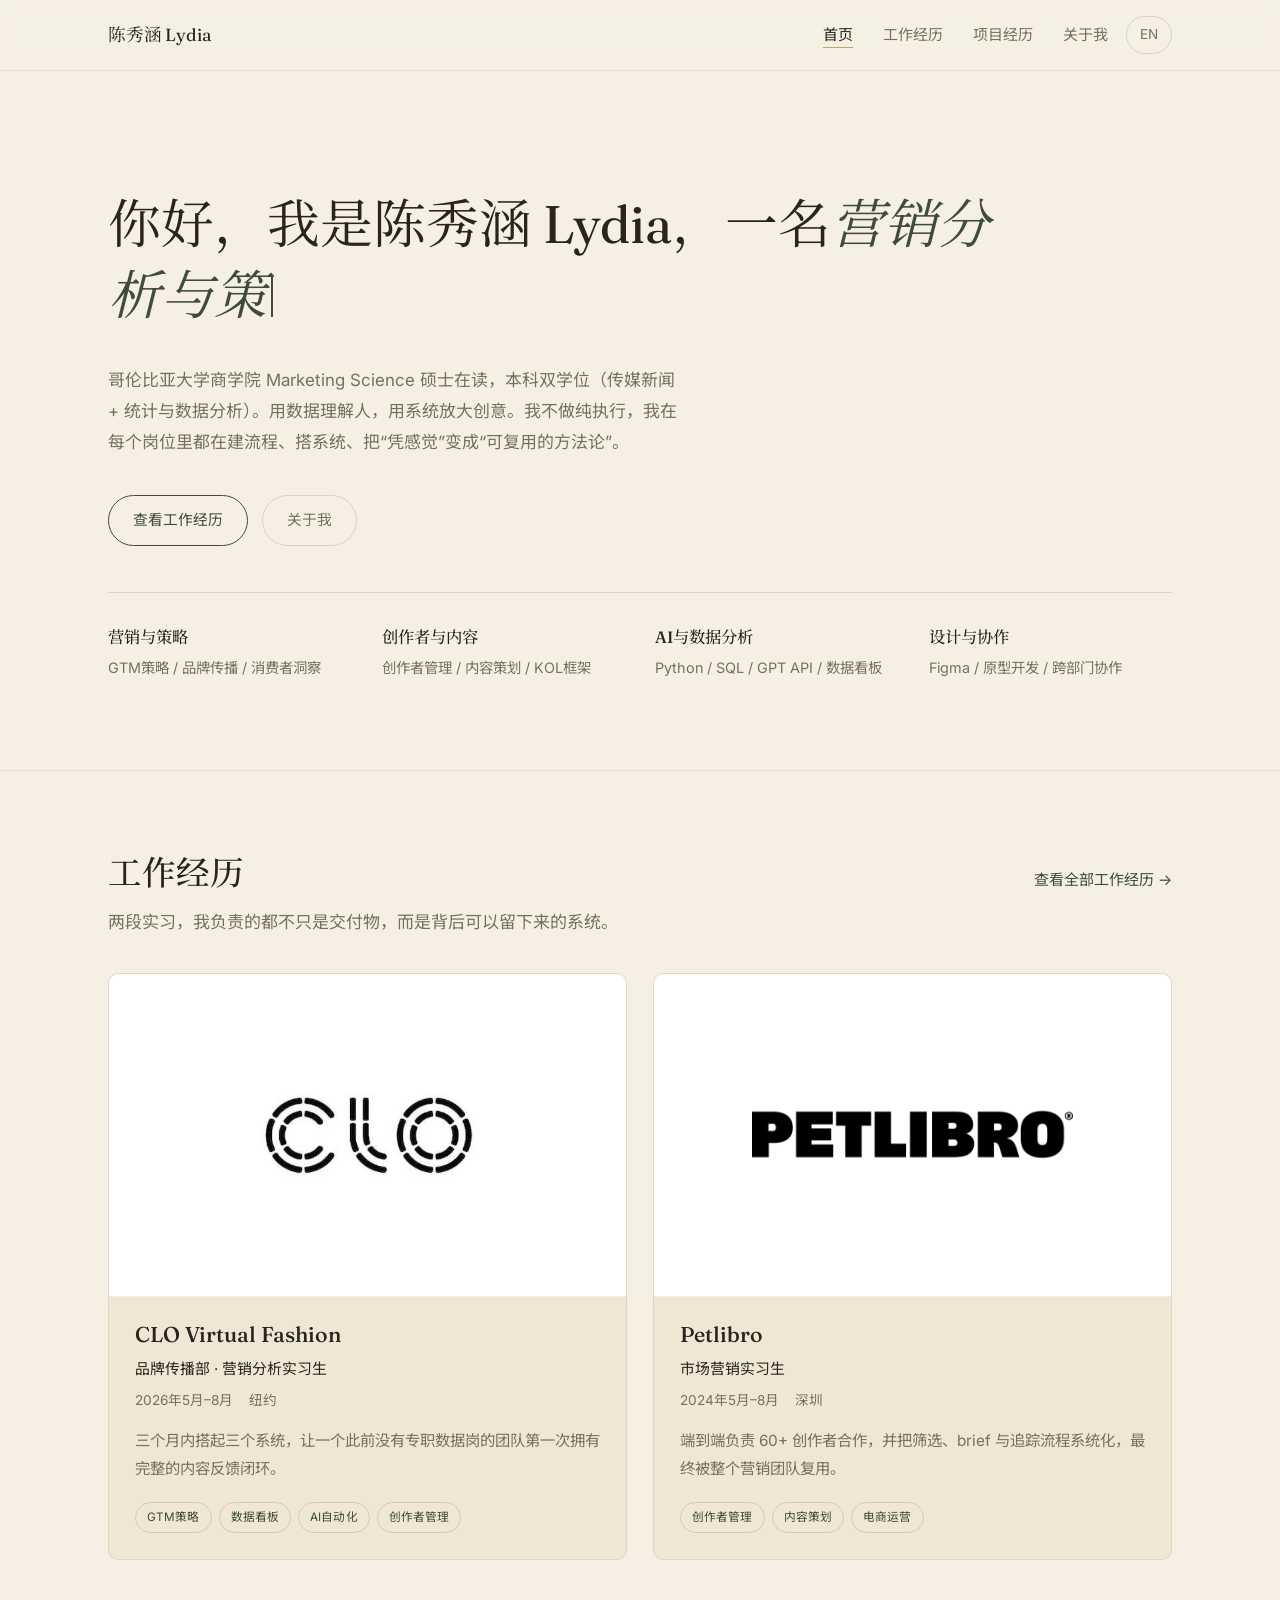
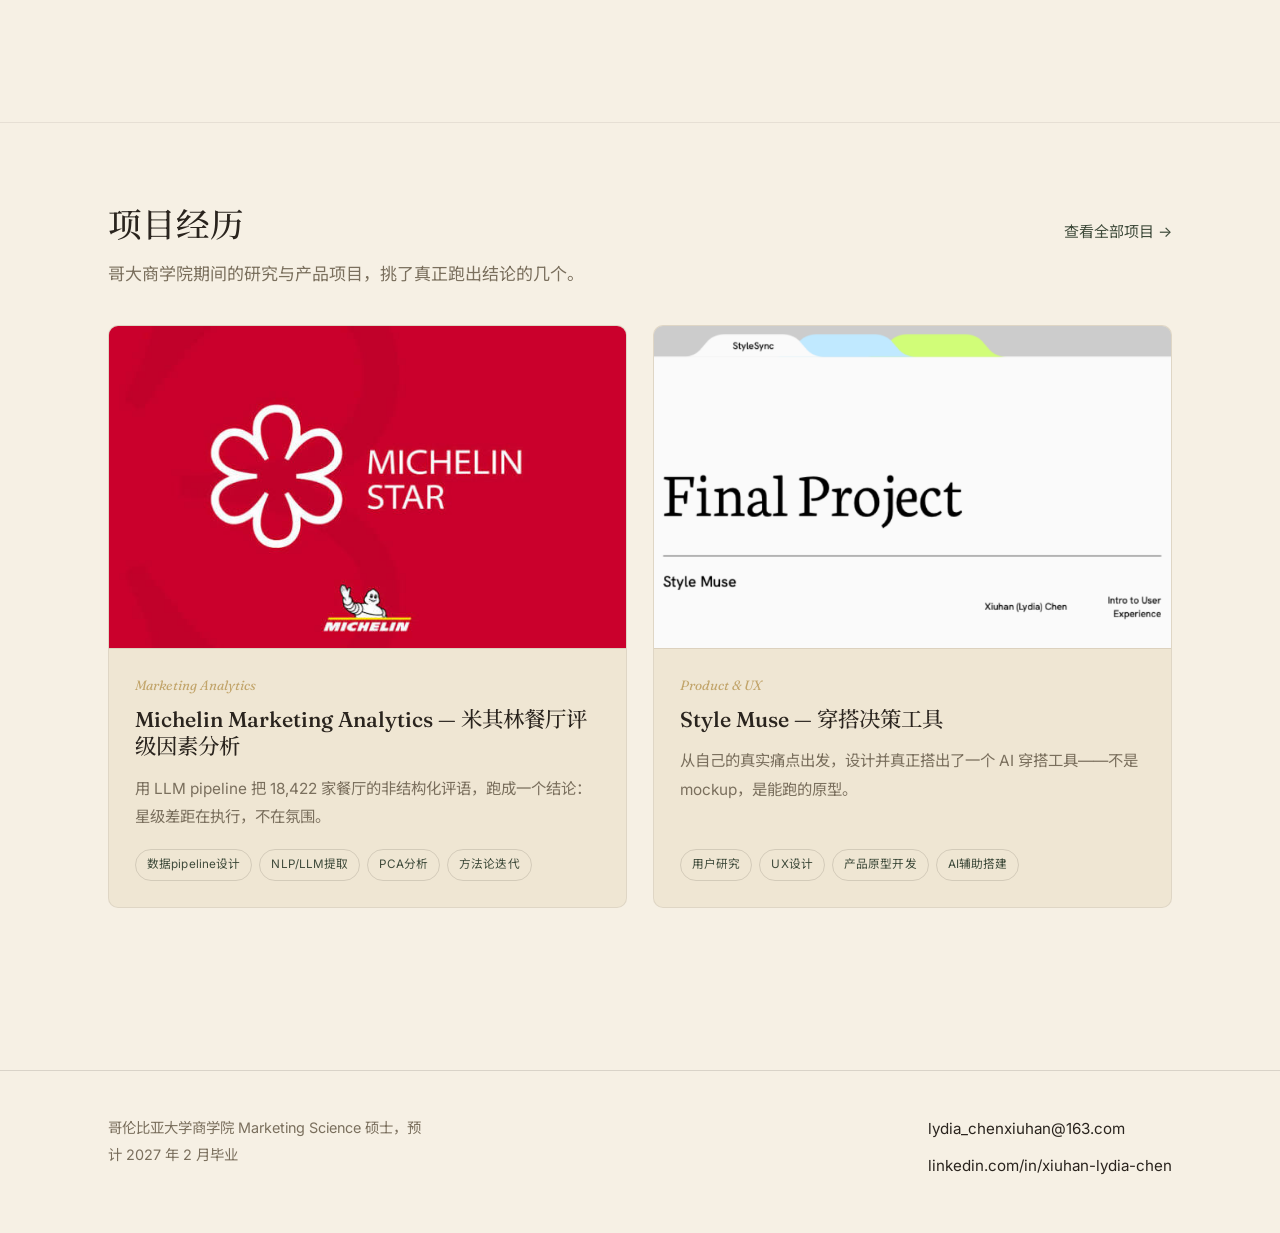
==== index.html @ 13e3e626 "Build the Chinese portfolio site A separate ten-page site sharing the English site design system — s" ====
<!DOCTYPE html>
<html lang="zh-Hans">
<head>
<meta charset="UTF-8">
<meta name="viewport" content="width=device-width, initial-scale=1.0">
<title>陈秀涵 Lydia Chen — 营销分析与增长</title>
<meta name="description" content="陈秀涵（Lydia Chen）个人作品集：营销分析、创作者合作、增长与 GTM。哥伦比亚大学商学院 Marketing Science 硕士在读。">
<link rel="icon" href="data:image/svg+xml,<svg xmlns=%22http://www.w3.org/2000/svg%22 viewBox=%220 0 100 100%22><text y=%22.9em%22 font-size=%2290%22>%F0%9F%93%8A</text></svg>">
<link rel="preconnect" href="https://fonts.googleapis.com">
<link rel="preconnect" href="https://fonts.gstatic.com" crossorigin>
<link href="https://fonts.googleapis.com/css2?family=Fraunces:ital,opsz,wght@0,9..144,300;0,9..144,400;0,9..144,500;1,9..144,400&family=Inter:wght@400;500&family=Noto+Serif+SC:wght@400;500;600&family=Noto+Sans+SC:wght@400;500&display=swap" rel="stylesheet">
<link rel="stylesheet" href="style.css">
</head>
<body>

<header class="nav">
  <div class="wrap nav-inner">
    <a class="nav-logo" href="index.html">陈秀涵 Lydia</a>
    <div class="nav-right">
      <nav>
        <ul class="nav-menu">
        <li><a href="index.html" class="is-active">首页</a></li>
        <li><a href="work.html">工作经历</a></li>
        <li><a href="projects.html">项目经历</a></li>
        <li><a href="about.html">关于我</a></li>
        </ul>
      </nav>
      <a class="nav-lang" href="https://lydiachen419-cmd.github.io/lydia-chen-portfolio/">EN</a>
    </div>
  </div>
</header>

<main>

  <section class="hero">
    <div class="wrap">
      <h1 class="hero-line">你好，我是陈秀涵 Lydia，一名<span class="type" id="typeTarget" aria-hidden="true" data-phrases='["营销分析与策略思考者","创作者合作与伙伴关系构建者","增长与GTM推动者","数据驱动的故事讲述者"]'>营销分析与策略思考者</span><span class="caret" aria-hidden="true"></span><span class="sr-only">营销分析与策略思考者、创作者合作与伙伴关系构建者、增长与GTM推动者、数据驱动的故事讲述者</span></h1>

      <p class="hero-sub">哥伦比亚大学商学院 Marketing Science 硕士在读，本科双学位（传媒新闻 + 统计与数据分析）。用数据理解人，用系统放大创意。我不做纯执行，我在每个岗位里都在建流程、搭系统、把“凭感觉”变成“可复用的方法论”。</p>

      <div class="hero-cta">
        <a class="btn" href="work.html">查看工作经历</a>
        <a class="btn btn-plain" href="about.html">关于我</a>
      </div>

      <div class="capabilities">
        <div class="capability">
          <h3>营销与策略</h3>
          <p>GTM策略 / 品牌传播 / 消费者洞察</p>
        </div>
        <div class="capability">
          <h3>创作者与内容</h3>
          <p>创作者管理 / 内容策划 / KOL框架</p>
        </div>
        <div class="capability">
          <h3>AI与数据分析</h3>
          <p>Python / SQL / GPT API / 数据看板</p>
        </div>
        <div class="capability">
          <h3>设计与协作</h3>
          <p>Figma / 原型开发 / 跨部门协作</p>
        </div>
      </div>
    </div>
  </section>

  <section class="section">
    <div class="wrap">
      <div class="section-head">
        <div>
          <h2>工作经历</h2>
          <p class="section-lead">两段实习，我负责的都不只是交付物，而是背后可以留下来的系统。</p>
        </div>
        <a class="more-link" href="work.html">查看全部工作经历 →</a>
      </div>

      <div class="card-grid">
        <a class="card" href="work-clo.html">
          <div class="card-thumb thumb-logo"><img src="assets/clo/cover.png" alt="CLO Virtual Fashion 标志" loading="lazy"></div>
          <div class="card-body">
            <h3 class="card-title">CLO Virtual Fashion</h3>
          <p class="card-role">品牌传播部 · 营销分析实习生</p>
          <p class="card-meta"><span>2026年5月–8月</span><span>纽约</span></p>
            <p class="card-teaser">三个月内搭起三个系统，让一个此前没有专职数据岗的团队第一次拥有完整的内容反馈闭环。</p>
            <ul class="tags">
            <li>GTM策略</li>
            <li>数据看板</li>
            <li>AI自动化</li>
            <li>创作者管理</li>
            </ul>
          </div>
        </a>
        <a class="card" href="work-petlibro.html">
          <div class="card-thumb thumb-logo"><img src="assets/petlibro/cover.png" alt="Petlibro 标志" loading="lazy"></div>
          <div class="card-body">
            <h3 class="card-title">Petlibro</h3>
          <p class="card-role">市场营销实习生</p>
          <p class="card-meta"><span>2024年5月–8月</span><span>深圳</span></p>
            <p class="card-teaser">端到端负责 60+ 创作者合作，并把筛选、brief 与追踪流程系统化，最终被整个营销团队复用。</p>
            <ul class="tags">
            <li>创作者管理</li>
            <li>内容策划</li>
            <li>电商运营</li>
            </ul>
          </div>
        </a>
      </div>
    </div>
  </section>

  <section class="section">
    <div class="wrap">
      <div class="section-head">
        <div>
          <h2>项目经历</h2>
          <p class="section-lead">哥大商学院期间的研究与产品项目，挑了真正跑出结论的几个。</p>
        </div>
        <a class="more-link" href="projects.html">查看全部项目 →</a>
      </div>

      <div class="card-grid">
        <a class="card" href="projects-michelin.html">
          <div class="card-thumb"><img src="assets/michelin/cover.png" alt="米其林星级" loading="lazy"></div>
          <div class="card-body">
          <p class="card-category">Marketing Analytics</p>
            <h3 class="card-title">Michelin Marketing Analytics — 米其林餐厅评级因素分析</h3>
            <p class="card-teaser">用 LLM pipeline 把 18,422 家餐厅的非结构化评语，跑成一个结论：星级差距在执行，不在氛围。</p>
            <ul class="tags">
            <li>数据pipeline设计</li>
            <li>NLP/LLM提取</li>
            <li>PCA分析</li>
            <li>方法论迭代</li>
            </ul>
          </div>
        </a>
        <a class="card" href="projects-stylemuse.html">
          <div class="card-thumb"><img src="assets/stylemuse/cover.png" alt="Style Muse 项目封面" loading="lazy"></div>
          <div class="card-body">
          <p class="card-category">Product &amp; UX</p>
            <h3 class="card-title">Style Muse — 穿搭决策工具</h3>
            <p class="card-teaser">从自己的真实痛点出发，设计并真正搭出了一个 AI 穿搭工具——不是 mockup，是能跑的原型。</p>
            <ul class="tags">
            <li>用户研究</li>
            <li>UX设计</li>
            <li>产品原型开发</li>
            <li>AI辅助搭建</li>
            </ul>
          </div>
        </a>
      </div>
    </div>
  </section>

</main>

<footer class="footer">
  <div class="wrap footer-inner">
    <p class="footer-note">哥伦比亚大学商学院 Marketing Science 硕士，预计 2027 年 2 月毕业</p>
    <div class="footer-links">
      <a href="mailto:lydia_chenxiuhan@163.com">lydia_chenxiuhan@163.com</a>
      <a href="https://linkedin.com/in/xiuhan-lydia-chen" target="_blank" rel="noopener">linkedin.com/in/xiuhan-lydia-chen</a>
    </div>
  </div>
</footer>

<script src="script.js"></script>
</body>
</html>
---- style.css ----
/* ===========================================================
   Tokens
=========================================================== */
:root {
  --bg: #F6F0E4;
  --bg-card: #EFE6D3;
  --bg-sunk: #EBE1CC;
  --ink: #2A241E;
  --muted: #7A6F5D;
  --accent: #3F4B3B;
  --accent-2: #C2A56B;
  --line: rgba(42, 36, 30, 0.14);
  --line-soft: rgba(42, 36, 30, 0.08);

  --serif: 'Fraunces', 'Noto Serif SC', 'Songti SC', Georgia, serif;
  --sans: 'Inter', 'Noto Sans SC', -apple-system, BlinkMacSystemFont, 'PingFang SC', sans-serif;

  --page: 1120px;
  --measure: 34em;
  --gutter: 28px;
}

@media (prefers-color-scheme: dark) {
  :root {
    --bg: #1E1A15;
    --bg-card: #272118;
    --bg-sunk: #221C15;
    --ink: #F2E9D8;
    --muted: #A5967C;
    --accent: #9BB092;
    --accent-2: #D6BE8C;
    --line: rgba(242, 233, 216, 0.16);
    --line-soft: rgba(242, 233, 216, 0.09);
  }
}

* { box-sizing: border-box; }

html {
  scroll-behavior: smooth;
  -webkit-text-size-adjust: 100%;
}

body {
  margin: 0;
  background: var(--bg);
  color: var(--ink);
  font-family: var(--sans);
  font-size: 17px;
  line-height: 1.85;
  -webkit-font-smoothing: antialiased;
}

h1, h2, h3, h4 {
  font-family: var(--serif);
  font-weight: 500;
  line-height: 1.28;
  letter-spacing: 0;
  margin: 0;
}

p { margin: 0; }

a { color: inherit; text-decoration: none; }

img { max-width: 100%; display: block; }

:focus-visible {
  outline: 2px solid var(--accent);
  outline-offset: 3px;
  border-radius: 2px;
}

.wrap {
  width: 100%;
  max-width: var(--page);
  margin: 0 auto;
  padding: 0 var(--gutter);
}

.sr-only {
  position: absolute;
  width: 1px; height: 1px;
  padding: 0; margin: -1px;
  overflow: hidden;
  clip: rect(0 0 0 0);
  white-space: nowrap;
  border: 0;
}

@media (prefers-reduced-motion: reduce) {
  html { scroll-behavior: auto; }
  *, *::before, *::after {
    animation-duration: 0.001ms !important;
    animation-iteration-count: 1 !important;
    transition-duration: 0.001ms !important;
  }
}

/* ===========================================================
   Nav
=========================================================== */
.nav {
  position: sticky;
  top: 0;
  z-index: 40;
  background: color-mix(in srgb, var(--bg) 90%, transparent);
  backdrop-filter: blur(10px);
  border-bottom: 1px solid var(--line-soft);
}

.nav-inner {
  display: flex;
  align-items: center;
  justify-content: space-between;
  gap: 20px;
  height: 70px;
}

.nav-logo {
  font-family: var(--serif);
  font-size: 1.1rem;
  letter-spacing: -0.01em;
}

.nav-menu {
  display: flex;
  gap: 30px;
  list-style: none;
  margin: 0;
  padding: 0;
  font-size: 0.94rem;
}

.nav-menu a {
  color: var(--muted);
  padding: 4px 0;
  position: relative;
  transition: color 0.2s ease;
}

.nav-menu a:hover { color: var(--ink); }

.nav-menu a::after {
  content: '';
  position: absolute;
  left: 0;
  bottom: 0;
  width: 0;
  height: 1px;
  background: var(--accent);
  transition: width 0.24s ease;
}

.nav-menu a:hover::after { width: 100%; }

.nav-menu a.is-active {
  color: var(--ink);
}

.nav-menu a.is-active::after {
  width: 100%;
  background: var(--accent-2);
}

@media (max-width: 560px) {
  .nav-inner { height: 62px; }
  .nav-menu { gap: 18px; font-size: 0.88rem; }
  .nav-logo { font-size: 1rem; }
}

/* ===========================================================
   Home hero
=========================================================== */
.hero {
  padding: clamp(72px, 13vh, 140px) 0 clamp(64px, 10vh, 120px);
  border-bottom: 1px solid var(--line-soft);
}

.hero-line {
  font-size: clamp(1.85rem, 4.6vw, 3.3rem);
  max-width: 17em;
  font-weight: 400;
  line-height: 1.35;
}

@keyframes rise {
  from { opacity: 0; transform: translateY(12px); }
  to { opacity: 1; transform: none; }
}

.hero-line,
.hero-roles,
.hero-sub,
.hero-cta {
  opacity: 0;
  animation: rise 0.62s ease forwards;
}

.hero-line { animation-delay: 0.04s; }
.hero-roles { animation-delay: 0.16s; }
.hero-sub { animation-delay: 0.26s; }
.hero-cta { animation-delay: 0.34s; }

@media (prefers-reduced-motion: reduce) {
  .hero-line,
  .hero-roles,
  .hero-sub,
  .hero-cta {
    opacity: 1;
    animation: none;
    transform: none;
  }
}

.hero-roles {
  list-style: none;
  margin: 30px 0 0;
  padding: 22px 0 0;
  border-top: 1px solid var(--line);
  max-width: 19em;
  display: flex;
  flex-direction: column;
  gap: 7px;
  font-family: var(--serif);
  font-style: italic;
  font-size: clamp(1.02rem, 1.7vw, 1.22rem);
  color: var(--accent);
  line-height: 1.35;
}

@media (min-width: 820px) {
  .hero-roles {
    max-width: none;
    flex-direction: row;
    flex-wrap: wrap;
    gap: 10px 0;
  }

  .hero-roles li:not(:last-child)::after {
    content: '/';
    color: var(--accent-2);
    margin: 0 14px;
  }
}

.hero-sub {
  margin-top: 34px;
  max-width: 34em;
  color: var(--muted);
  font-size: 1.06rem;
}

.hero-cta {
  margin-top: 36px;
  display: flex;
  gap: 14px;
  flex-wrap: wrap;
}

.btn {
  display: inline-block;
  padding: 11px 24px;
  border-radius: 999px;
  font-size: 0.92rem;
  border: 1px solid var(--accent);
  color: var(--accent);
  transition: background 0.22s ease, color 0.22s ease;
}

.btn:hover { background: var(--accent); color: var(--bg); }

.btn-plain {
  border-color: var(--line);
  color: var(--muted);
}

.btn-plain:hover {
  background: transparent;
  border-color: var(--ink);
  color: var(--ink);
}

/* ===========================================================
   Section framing
=========================================================== */
.section { padding: clamp(56px, 9vh, 96px) 0; }

.section + .section { border-top: 1px solid var(--line-soft); }

.section-head {
  display: flex;
  align-items: baseline;
  justify-content: space-between;
  gap: 20px;
  flex-wrap: wrap;
  margin-bottom: 34px;
}

.section-head h2 {
  font-size: clamp(1.6rem, 3vw, 2.1rem);
}

.section-lead {
  margin-top: 12px;
  color: var(--muted);
  max-width: 36em;
}

.more-link {
  color: var(--accent);
  font-size: 0.94rem;
  border-bottom: 1px solid transparent;
  transition: border-color 0.2s ease;
  white-space: nowrap;
}

.more-link:hover { border-bottom-color: var(--accent); }

/* ===========================================================
   Page header (index pages)
=========================================================== */
.page-head {
  padding: clamp(56px, 9vh, 96px) 0 clamp(32px, 5vh, 52px);
}

.page-head h1 {
  font-size: clamp(2.2rem, 5vw, 3.2rem);
  font-weight: 400;
}

.page-head p {
  margin-top: 18px;
  color: var(--muted);
  max-width: 36em;
}

/* ===========================================================
   Cards
=========================================================== */
.card-grid {
  display: grid;
  grid-template-columns: repeat(auto-fit, minmax(320px, 1fr));
  gap: 26px;
  padding-bottom: clamp(56px, 9vh, 96px);
}

.card {
  display: flex;
  flex-direction: column;
  background: var(--bg-card);
  border: 1px solid var(--line-soft);
  border-radius: 10px;
  overflow: hidden;
  transition: border-color 0.24s ease, transform 0.24s ease;
}

.card:hover {
  border-color: var(--accent);
  transform: translateY(-3px);
}

.card-thumb {
  aspect-ratio: 16 / 10;
  border-bottom: 1px solid var(--line-soft);
  background: var(--bg-sunk);
  overflow: hidden;
}

.card-thumb img {
  width: 100%;
  height: 100%;
  object-fit: cover;
  transition: transform 0.45s ease;
}

.card:hover .card-thumb img { transform: scale(1.03); }

.card-thumb.thumb-top img { object-position: center top; }

/* Logo covers sit on their own white ground, so give them room to breathe */
.card-thumb.thumb-logo {
  background: var(--logo-bg, #FFFFFF);
  display: flex;
  align-items: center;
  justify-content: center;
}

.card-thumb.thumb-logo img {
  width: 62%;
  height: auto;
  object-fit: contain;
}

.card:hover .card-thumb.thumb-logo img { transform: scale(1.05); }

.card-body {
  padding: 24px 26px 26px;
  display: flex;
  flex-direction: column;
  flex: 1;
}

.card-title {
  font-size: 1.34rem;
  transition: color 0.2s ease;
}

.card:hover .card-title { color: var(--accent); }

.card-role {
  margin-top: 8px;
  font-size: 0.93rem;
  color: var(--ink);
}

.card-meta {
  margin-top: 4px;
  font-size: 0.85rem;
  color: var(--muted);
  display: flex;
  flex-wrap: wrap;
  gap: 4px 16px;
}

.card-teaser {
  margin-top: 14px;
  color: var(--muted);
  font-size: 0.96rem;
  flex: 1;
}

/* Tags */
.tags {
  list-style: none;
  margin: 18px 0 0;
  padding: 0;
  display: flex;
  flex-wrap: wrap;
  gap: 7px;
}

.tags li {
  font-size: 0.73rem;
  letter-spacing: 0.01em;
  color: var(--accent);
  border: 1px solid var(--line);
  border-radius: 999px;
  padding: 4px 11px;
  transition: border-color 0.24s ease;
}

.card:hover .tags li { border-color: var(--accent-2); }

/* ===========================================================
   Image placeholders
=========================================================== */
.img-ph {
  background: var(--bg-sunk);
  border: 1px dashed var(--line);
  border-radius: 8px;
  display: flex;
  align-items: center;
  justify-content: center;
  text-align: center;
  padding: 12px;
  color: var(--muted);
  font-size: 0.78rem;
  line-height: 1.5;
  word-break: break-word;
}

.ph-16x9 { aspect-ratio: 16 / 9; width: 100%; }
.ph-16x10 { aspect-ratio: 16 / 10; width: 100%; }
.ph-4x5 { aspect-ratio: 4 / 5; width: 100%; }

.ph-9x16 {
  aspect-ratio: 9 / 16;
  flex: 0 1 210px;
  max-width: 210px;
}

/* Vertical clips keep their own aspect ratio rather than being cropped */
.media-video {
  margin: 0;
  flex: 0 1 210px;
  max-width: 210px;
}

.media-video video {
  width: 100%;
  height: auto;
  border: 1px solid var(--line-soft);
  border-radius: 8px;
  background: var(--bg-sunk);
}

/* ===========================================================
   Detail pages
=========================================================== */
.detail-head {
  padding: clamp(44px, 7vh, 76px) 0 clamp(28px, 4vh, 40px);
}

.back-link {
  display: inline-block;
  font-size: 0.88rem;
  color: var(--muted);
  margin-bottom: 26px;
  border-bottom: 1px solid transparent;
  transition: color 0.2s ease, border-color 0.2s ease;
}

.back-link:hover { color: var(--accent); border-bottom-color: var(--accent); }

.detail-head h1 {
  font-size: clamp(2.2rem, 5.4vw, 3.5rem);
  font-weight: 400;
  max-width: 15em;
}

.detail-role {
  margin-top: 18px;
  font-size: 1.02rem;
}

.detail-meta {
  margin-top: 6px;
  color: var(--muted);
  font-size: 0.92rem;
  display: flex;
  flex-wrap: wrap;
  gap: 4px 22px;
}

.detail-hero {
  margin: 0 0 clamp(36px, 6vh, 60px);
  border: 1px solid var(--line-soft);
  border-radius: 10px;
  overflow: hidden;
  background: var(--bg-sunk);
}

.detail-hero img {
  width: 100%;
  aspect-ratio: 16 / 9;
  object-fit: cover;
}

.detail-hero.hero-top img { object-position: center 22%; }

.detail-intro {
  font-family: var(--serif);
  font-size: clamp(1.15rem, 2.2vw, 1.42rem);
  line-height: 1.5;
  max-width: 30em;
  margin-bottom: clamp(40px, 6vh, 64px);
  padding-left: 22px;
  border-left: 2px solid var(--accent-2);
}

.detail-body {
  padding-bottom: clamp(56px, 9vh, 96px);
}

.chapter {
  padding-top: clamp(36px, 5vh, 56px);
  border-top: 1px solid var(--line-soft);
  margin-top: clamp(36px, 5vh, 56px);
}

.chapter:first-child {
  border-top: 0;
  margin-top: 0;
  padding-top: 0;
}

.chapter-index {
  font-family: var(--serif);
  font-style: italic;
  font-size: 1rem;
  color: var(--accent-2);
  margin-bottom: 10px;
}

.chapter h2 {
  font-size: clamp(1.45rem, 2.8vw, 1.85rem);
  max-width: 24em;
}

.chapter .tags { margin-bottom: 24px; }

.prose p {
  max-width: var(--measure);
  margin-bottom: 1.15em;
}

.prose p:last-child { margin-bottom: 0; }

.media-row {
  display: flex;
  flex-wrap: wrap;
  gap: 18px;
  margin-top: 30px;
}

.media-row .ph-16x9 { flex: 1 1 300px; width: auto; }

.media-row figure { margin: 0; }

.shot { flex: 1 1 320px; min-width: 0; }

.shot img {
  width: 100%;
  border: 1px solid var(--line-soft);
  border-radius: 8px;
  background: var(--bg-sunk);
}

.shot-portrait {
  flex: 0 1 210px;
  max-width: 210px;
}

.media-row figcaption {
  margin-top: 9px;
  font-size: 0.82rem;
  line-height: 1.45;
  color: var(--muted);
}

.pull {
  font-family: var(--serif);
  font-size: clamp(1.2rem, 2.4vw, 1.5rem);
  line-height: 1.45;
  color: var(--accent);
  max-width: 26em;
  margin: 34px 0;
  padding-left: 22px;
  border-left: 2px solid var(--accent);
}

.stat-band {
  display: flex;
  flex-wrap: wrap;
  gap: 36px 56px;
  margin: 34px 0;
  padding: 28px 0;
  border-top: 1px solid var(--line);
  border-bottom: 1px solid var(--line);
}

.stat-num {
  font-family: var(--serif);
  font-size: clamp(1.9rem, 4vw, 2.6rem);
  line-height: 1;
  display: block;
}

.stat-label {
  margin-top: 8px;
  color: var(--muted);
  font-size: 0.88rem;
  max-width: 14em;
}

.link-list {
  list-style: none;
  margin: 34px 0 0;
  padding: 0;
  display: flex;
  flex-direction: column;
  gap: 2px;
  max-width: var(--measure);
}

.link-list a {
  display: block;
  padding: 15px 4px;
  border-top: 1px solid var(--line-soft);
  color: var(--ink);
  font-size: 0.97rem;
  transition: color 0.2s ease, padding-left 0.22s ease;
}

.link-list li:last-child a { border-bottom: 1px solid var(--line-soft); }

.link-list a:hover { color: var(--accent); padding-left: 12px; }

.link-list .link-note {
  display: block;
  color: var(--muted);
  font-size: 0.85rem;
  margin-top: 2px;
}

.link-list a[aria-disabled="true"] {
  color: var(--muted);
  cursor: default;
}

.link-list a[aria-disabled="true"]:hover { padding-left: 4px; color: var(--muted); }

/* page-to-page footer nav */
.next-nav {
  border-top: 1px solid var(--line);
  padding: 30px 0 clamp(48px, 8vh, 80px);
  display: flex;
  justify-content: space-between;
  gap: 20px;
  flex-wrap: wrap;
  font-size: 0.95rem;
}

.next-nav a { color: var(--accent); }
.next-nav a:hover { border-bottom: 1px solid var(--accent); }

/* ===========================================================
   Lightbox
=========================================================== */
.is-zoomable { cursor: zoom-in; }

.shot img.is-zoomable,
.shot-portrait img.is-zoomable,
.detail-hero img.is-zoomable {
  transition: opacity 0.2s ease;
}

.shot img.is-zoomable:hover,
.shot-portrait img.is-zoomable:hover,
.detail-hero img.is-zoomable:hover {
  opacity: 0.88;
}

.media-video { position: relative; }

.zoom-btn {
  position: absolute;
  top: 8px;
  right: 8px;
  font-family: var(--sans);
  font-size: 0.74rem;
  padding: 5px 11px;
  border-radius: 999px;
  border: 0;
  background: color-mix(in srgb, var(--ink) 74%, transparent);
  color: var(--bg);
  cursor: pointer;
  backdrop-filter: blur(4px);
}

.zoom-btn:hover { background: var(--ink); }

/* display:flex would otherwise beat the UA rule for [hidden] */
.lightbox[hidden] { display: none; }

.lightbox {
  position: fixed;
  inset: 0;
  z-index: 100;
  background: color-mix(in srgb, var(--ink) 93%, transparent);
  display: flex;
  flex-direction: column;
  align-items: center;
  justify-content: center;
  gap: 16px;
  padding: clamp(20px, 5vw, 56px);
  cursor: zoom-out;
}

.lightbox-stage {
  display: flex;
  align-items: center;
  justify-content: center;
  max-width: 100%;
  max-height: 84vh;
}

.lightbox-stage img,
.lightbox-stage video {
  max-width: 100%;
  max-height: 84vh;
  width: auto;
  height: auto;
  border-radius: 6px;
  cursor: default;
  background: var(--bg-sunk);
}

.lightbox-caption {
  color: var(--bg);
  font-size: 0.88rem;
  text-align: center;
  max-width: 36em;
  opacity: 0.82;
}

.lightbox-close {
  position: absolute;
  top: clamp(12px, 3vw, 26px);
  right: clamp(12px, 3vw, 26px);
  width: 42px;
  height: 42px;
  border-radius: 999px;
  border: 1px solid color-mix(in srgb, var(--bg) 40%, transparent);
  background: transparent;
  color: var(--bg);
  font-size: 1.5rem;
  line-height: 1;
  cursor: pointer;
}

.lightbox-close:hover { background: color-mix(in srgb, var(--bg) 16%, transparent); }

/* ===========================================================
   About page
=========================================================== */
.about-grid {
  display: grid;
  grid-template-columns: 320px 1fr;
  gap: clamp(32px, 6vw, 72px);
  align-items: start;
  padding-bottom: clamp(48px, 8vh, 80px);
}

.about-bio p {
  max-width: var(--measure);
  margin-bottom: 1.15em;
}

.about-portrait {
  margin: 0;
  border: 1px solid var(--line-soft);
  border-radius: 10px;
  overflow: hidden;
  background: var(--bg-sunk);
}

.about-portrait img {
  width: 100%;
  height: auto;
}

@media (max-width: 760px) {
  .about-grid { grid-template-columns: 1fr; }
  .about-portrait { max-width: 280px; }
}

.about-block {
  padding-top: clamp(36px, 5vh, 56px);
  border-top: 1px solid var(--line-soft);
  margin-top: clamp(24px, 4vh, 40px);
}

.about-block:last-of-type { padding-bottom: clamp(48px, 8vh, 80px); }

.about-block > h2 {
  font-size: clamp(1.4rem, 2.6vw, 1.8rem);
  margin-bottom: 26px;
}

.edu-item {
  display: grid;
  grid-template-columns: 1fr auto;
  gap: 6px 24px;
  padding: 20px 0;
  border-bottom: 1px solid var(--line-soft);
}

.edu-item:first-of-type { border-top: 1px solid var(--line-soft); }

.edu-school {
  font-family: var(--serif);
  font-size: 1.2rem;
}

.edu-degree {
  color: var(--muted);
  font-size: 0.95rem;
  grid-column: 1;
}

.edu-when {
  grid-row: 1;
  grid-column: 2;
  color: var(--muted);
  font-size: 0.9rem;
  text-align: right;
}

@media (max-width: 560px) {
  .edu-item { grid-template-columns: 1fr; }
  .edu-when { grid-row: auto; grid-column: 1; text-align: left; }
}

.skill-groups {
  display: grid;
  grid-template-columns: repeat(auto-fit, minmax(260px, 1fr));
  gap: 32px 48px;
}

.skill-group h3 {
  font-size: 1.08rem;
  margin-bottom: 10px;
}

.skill-group p {
  color: var(--muted);
  font-size: 0.96rem;
  max-width: 26em;
}

.contact-row {
  display: flex;
  flex-wrap: wrap;
  gap: 12px 40px;
  font-size: 1.02rem;
}

.contact-row a {
  color: var(--accent);
  border-bottom: 1px solid transparent;
  transition: border-color 0.2s ease;
}

.contact-row a:hover { border-bottom-color: var(--accent); }

/* ===========================================================
   Footer
=========================================================== */
.footer {
  border-top: 1px solid var(--line);
  padding: 44px 0 52px;
}

.footer-inner {
  display: flex;
  justify-content: space-between;
  gap: 24px 40px;
  flex-wrap: wrap;
  align-items: flex-start;
}

.footer-note {
  color: var(--muted);
  font-size: 0.9rem;
  max-width: 22em;
}

.footer-links {
  display: flex;
  flex-direction: column;
  gap: 8px;
  font-size: 0.95rem;
}

.footer-links a {
  color: var(--ink);
  border-bottom: 1px solid transparent;
  transition: color 0.2s ease, border-color 0.2s ease;
  align-self: flex-start;
}

.footer-links a:hover { color: var(--accent); border-bottom-color: var(--accent); }

/* ===========================================================
   Typewriter hero
=========================================================== */
.type {
  color: var(--accent);
  font-style: italic;
}

.caret {
  display: inline-block;
  width: 2px;
  height: 0.8em;
  margin-left: 4px;
  vertical-align: -0.06em;
  background: var(--accent);
  animation: blink 1.05s steps(1) infinite;
}

@keyframes blink {
  0%, 49% { opacity: 1; }
  50%, 100% { opacity: 0; }
}

@media (prefers-reduced-motion: reduce) {
  .caret { animation: none; opacity: 1; }
}

/* ===========================================================
   Disclosure — 展开看细节
=========================================================== */
.disclosure {
  margin-top: 26px;
  max-width: var(--measure);
  border-top: 1px solid var(--line-soft);
  padding-top: 16px;
}

.disclosure > summary {
  display: inline-flex;
  align-items: center;
  gap: 10px;
  cursor: pointer;
  list-style: none;
  font-size: 0.92rem;
  color: var(--accent);
  padding: 2px 0;
  transition: color 0.2s ease;
}

.disclosure > summary::-webkit-details-marker { display: none; }

.disclosure > summary::before {
  content: '';
  width: 6px;
  height: 6px;
  border-right: 1.5px solid currentColor;
  border-bottom: 1.5px solid currentColor;
  transform: rotate(-45deg);
  transition: transform 0.24s ease;
}

.disclosure[open] > summary::before { transform: rotate(45deg); }

.disclosure > summary:hover { color: var(--accent-2); }

.disclosure-body {
  margin-top: 14px;
  padding: 18px 20px;
  background: var(--bg-card);
  border-radius: 10px;
  color: var(--muted);
  font-size: 0.95rem;
}

.disclosure-body p + p { margin-top: 0.9em; }

/* ===========================================================
   Skillset line
=========================================================== */
.skillset {
  margin-top: 16px;
  display: flex;
  align-items: baseline;
  flex-wrap: wrap;
  gap: 6px 12px;
}

.skillset-label {
  font-family: var(--serif);
  font-style: italic;
  font-size: 0.86rem;
  color: var(--muted);
}

.skillset .tags { margin: 0; }

/* ===========================================================
   Capability preview (核心能力)
=========================================================== */
.capabilities {
  display: grid;
  grid-template-columns: repeat(4, 1fr);
  gap: 26px 30px;
  margin-top: 46px;
  padding-top: 34px;
  border-top: 1px solid var(--line);
}

.capability h3 {
  font-size: 1.02rem;
  margin-bottom: 8px;
}

.capability p {
  color: var(--muted);
  font-size: 0.9rem;
  line-height: 1.7;
}

@media (max-width: 860px) {
  .capabilities { grid-template-columns: repeat(2, 1fr); }
}

@media (max-width: 460px) {
  .capabilities { grid-template-columns: 1fr; gap: 22px; }
}

/* ===========================================================
   Card category label
=========================================================== */
.card-category {
  font-family: var(--serif);
  font-style: italic;
  font-size: 0.84rem;
  color: var(--accent-2);
  margin-bottom: 8px;
}

/* ===========================================================
   Language switcher
=========================================================== */
.nav-right {
  display: flex;
  align-items: center;
  gap: 18px;
}

.nav-lang {
  font-size: 0.85rem;
  color: var(--muted);
  border: 1px solid var(--line);
  border-radius: 999px;
  padding: 5px 13px;
  transition: color 0.2s ease, border-color 0.2s ease;
  white-space: nowrap;
}

.nav-lang:hover { color: var(--accent); border-color: var(--accent); }

@media (max-width: 560px) {
  .nav-right { gap: 12px; }
  .nav-lang { font-size: 0.78rem; padding: 4px 10px; }
}
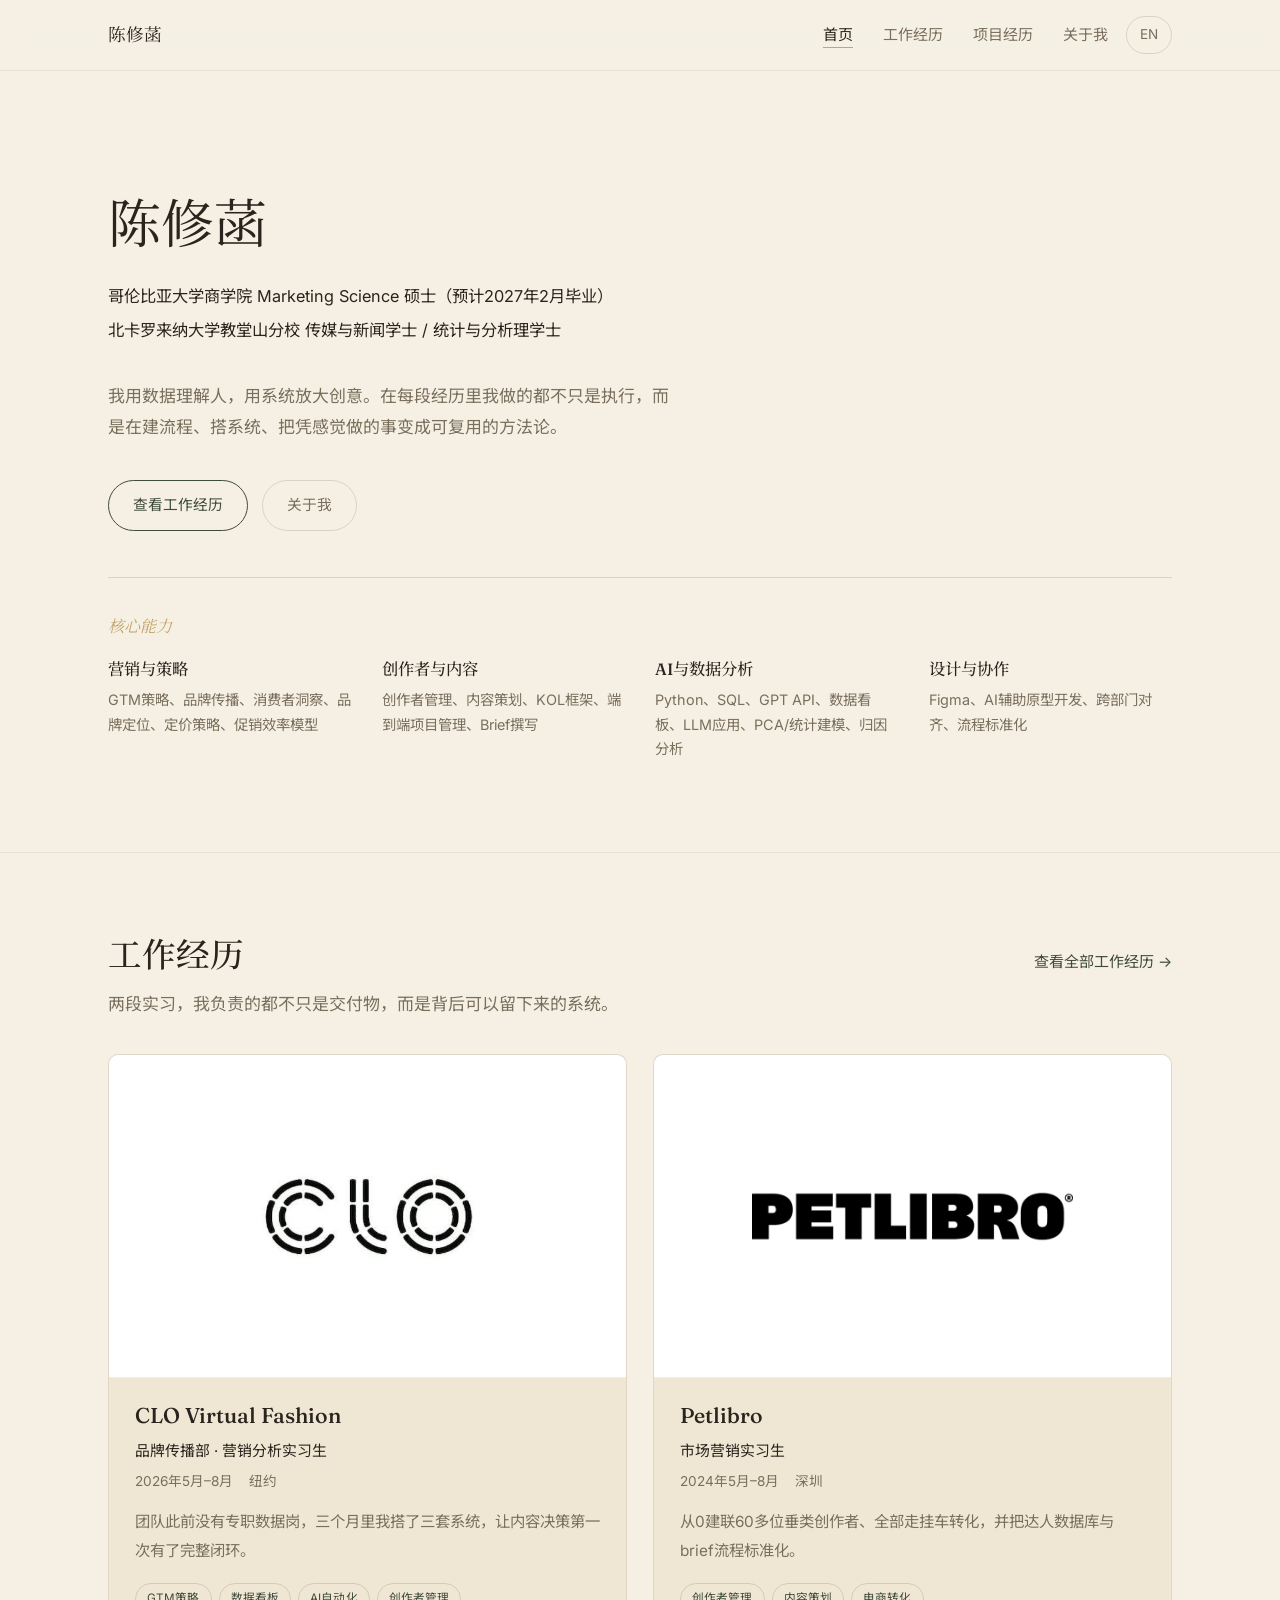
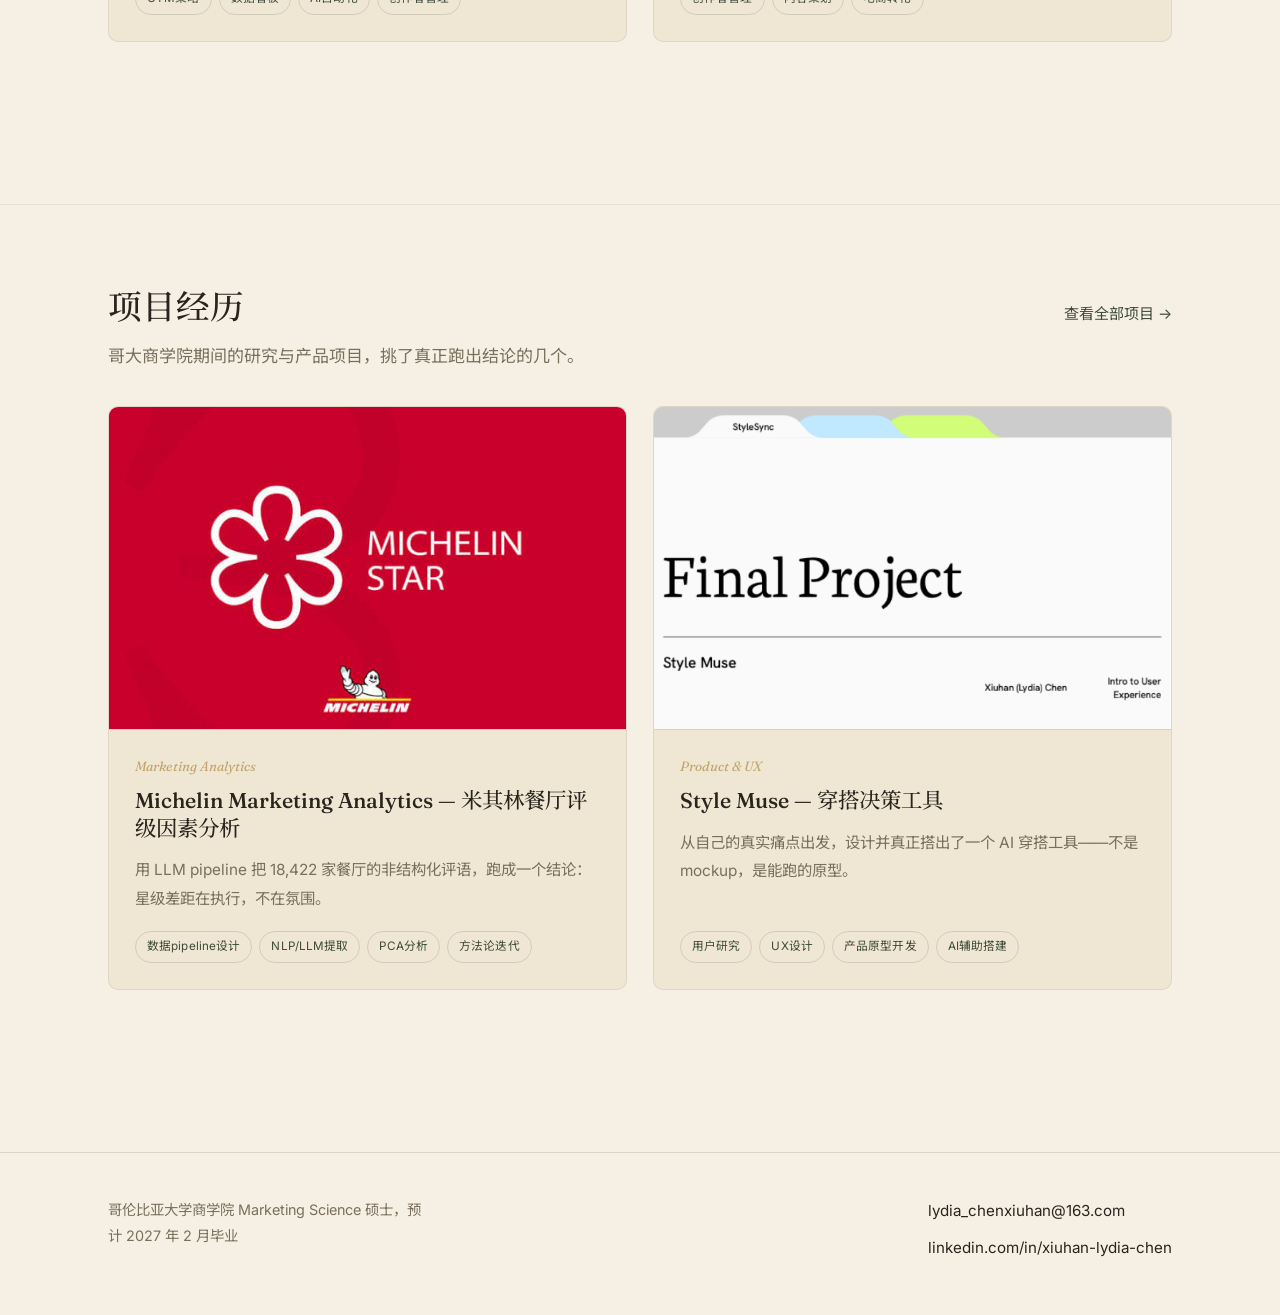
==== commit bb082d5b: "Replace Chinese site content, correct the name, add 关键页 strips Swaps in the rewritten copy across ev" ====
--- a/index.html
+++ b/index.html
@@ -3,8 +3,8 @@
 <head>
 <meta charset="UTF-8">
 <meta name="viewport" content="width=device-width, initial-scale=1.0">
-<title>陈秀涵 Lydia Chen — 营销分析与增长</title>
-<meta name="description" content="陈秀涵（Lydia Chen）个人作品集：营销分析、创作者合作、增长与 GTM。哥伦比亚大学商学院 Marketing Science 硕士在读。">
+<title>陈修菡 — 营销分析与增长</title>
+<meta name="description" content="陈修菡个人作品集：营销分析、创作者合作、增长与 GTM。哥伦比亚大学商学院 Marketing Science 硕士在读。">
 <link rel="icon" href="data:image/svg+xml,<svg xmlns=%22http://www.w3.org/2000/svg%22 viewBox=%220 0 100 100%22><text y=%22.9em%22 font-size=%2290%22>%F0%9F%93%8A</text></svg>">
 <link rel="preconnect" href="https://fonts.googleapis.com">
 <link rel="preconnect" href="https://fonts.gstatic.com" crossorigin>
@@ -15,14 +15,14 @@
 
 <header class="nav">
   <div class="wrap nav-inner">
-    <a class="nav-logo" href="index.html">陈秀涵 Lydia</a>
+    <a class="nav-logo" href="index.html">陈修菡</a>
     <div class="nav-right">
       <nav>
         <ul class="nav-menu">
-        <li><a href="index.html" class="is-active">首页</a></li>
-        <li><a href="work.html">工作经历</a></li>
-        <li><a href="projects.html">项目经历</a></li>
-        <li><a href="about.html">关于我</a></li>
+          <li><a href="index.html" class="is-active">首页</a></li>
+          <li><a href="work.html">工作经历</a></li>
+          <li><a href="projects.html">项目经历</a></li>
+          <li><a href="about.html">关于我</a></li>
         </ul>
       </nav>
       <a class="nav-lang" href="https://lydiachen419-cmd.github.io/lydia-chen-portfolio/">EN</a>
@@ -34,9 +34,14 @@
 
   <section class="hero">
     <div class="wrap">
-      <h1 class="hero-line">你好，我是陈秀涵 Lydia，一名<span class="type" id="typeTarget" aria-hidden="true" data-phrases='["营销分析与策略思考者","创作者合作与伙伴关系构建者","增长与GTM推动者","数据驱动的故事讲述者"]'>营销分析与策略思考者</span><span class="caret" aria-hidden="true"></span><span class="sr-only">营销分析与策略思考者、创作者合作与伙伴关系构建者、增长与GTM推动者、数据驱动的故事讲述者</span></h1>
+      <h1 class="hero-line">陈修菡</h1>
 
-      <p class="hero-sub">哥伦比亚大学商学院 Marketing Science 硕士在读，本科双学位（传媒新闻 + 统计与数据分析）。用数据理解人，用系统放大创意。我不做纯执行，我在每个岗位里都在建流程、搭系统、把“凭感觉”变成“可复用的方法论”。</p>
+      <div class="hero-edu">
+        <p>哥伦比亚大学商学院 Marketing Science 硕士（预计2027年2月毕业）</p>
+        <p>北卡罗来纳大学教堂山分校 传媒与新闻学士 / 统计与分析理学士</p>
+      </div>
+
+      <p class="hero-sub">我用数据理解人，用系统放大创意。在每段经历里我做的都不只是执行，而是在建流程、搭系统、把凭感觉做的事变成可复用的方法论。</p>
 
       <div class="hero-cta">
         <a class="btn" href="work.html">查看工作经历</a>
@@ -44,22 +49,23 @@
       </div>
 
       <div class="capabilities">
-        <div class="capability">
-          <h3>营销与策略</h3>
-          <p>GTM策略 / 品牌传播 / 消费者洞察</p>
-        </div>
-        <div class="capability">
-          <h3>创作者与内容</h3>
-          <p>创作者管理 / 内容策划 / KOL框架</p>
-        </div>
-        <div class="capability">
-          <h3>AI与数据分析</h3>
-          <p>Python / SQL / GPT API / 数据看板</p>
-        </div>
-        <div class="capability">
-          <h3>设计与协作</h3>
-          <p>Figma / 原型开发 / 跨部门协作</p>
-        </div>
+        <div class="capability-head">核心能力</div>
+          <div class="capability">
+            <h3>营销与策略</h3>
+            <p>GTM策略、品牌传播、消费者洞察、品牌定位、定价策略、促销效率模型</p>
+          </div>
+          <div class="capability">
+            <h3>创作者与内容</h3>
+            <p>创作者管理、内容策划、KOL框架、端到端项目管理、Brief撰写</p>
+          </div>
+          <div class="capability">
+            <h3>AI与数据分析</h3>
+            <p>Python、SQL、GPT API、数据看板、LLM应用、PCA/统计建模、归因分析</p>
+          </div>
+          <div class="capability">
+            <h3>设计与协作</h3>
+            <p>Figma、AI辅助原型开发、跨部门对齐、流程标准化</p>
+          </div>
       </div>
     </div>
   </section>
@@ -81,7 +87,7 @@
             <h3 class="card-title">CLO Virtual Fashion</h3>
           <p class="card-role">品牌传播部 · 营销分析实习生</p>
           <p class="card-meta"><span>2026年5月–8月</span><span>纽约</span></p>
-            <p class="card-teaser">三个月内搭起三个系统，让一个此前没有专职数据岗的团队第一次拥有完整的内容反馈闭环。</p>
+            <p class="card-teaser">团队此前没有专职数据岗，三个月里我搭了三套系统，让内容决策第一次有了完整闭环。</p>
             <ul class="tags">
             <li>GTM策略</li>
             <li>数据看板</li>
@@ -96,11 +102,11 @@
             <h3 class="card-title">Petlibro</h3>
           <p class="card-role">市场营销实习生</p>
           <p class="card-meta"><span>2024年5月–8月</span><span>深圳</span></p>
-            <p class="card-teaser">端到端负责 60+ 创作者合作，并把筛选、brief 与追踪流程系统化，最终被整个营销团队复用。</p>
+            <p class="card-teaser">从0建联60多位垂类创作者、全部走挂车转化，并把达人数据库与brief流程标准化。</p>
             <ul class="tags">
             <li>创作者管理</li>
             <li>内容策划</li>
-            <li>电商运营</li>
+            <li>电商转化</li>
             </ul>
           </div>
         </a>
--- a/style.css
+++ b/style.css
@@ -964,33 +964,6 @@
 .footer-links a:hover { color: var(--accent); border-bottom-color: var(--accent); }
 
 /* ===========================================================
-   Typewriter hero
-=========================================================== */
-.type {
-  color: var(--accent);
-  font-style: italic;
-}
-
-.caret {
-  display: inline-block;
-  width: 2px;
-  height: 0.8em;
-  margin-left: 4px;
-  vertical-align: -0.06em;
-  background: var(--accent);
-  animation: blink 1.05s steps(1) infinite;
-}
-
-@keyframes blink {
-  0%, 49% { opacity: 1; }
-  50%, 100% { opacity: 0; }
-}
-
-@media (prefers-reduced-motion: reduce) {
-  .caret { animation: none; opacity: 1; }
-}
-
-/* ===========================================================
    Disclosure — 展开看细节
 =========================================================== */
 .disclosure {
@@ -1126,3 +1099,59 @@
   .nav-right { gap: 12px; }
   .nav-lang { font-size: 0.78rem; padding: 4px 10px; }
 }
+
+/* ===========================================================
+   Static hero — education lines
+=========================================================== */
+.hero-edu {
+  margin-top: 22px;
+  color: var(--ink);
+  font-size: 1.02rem;
+  line-height: 1.95;
+  max-width: 34em;
+}
+
+.hero-edu p + p { margin-top: 2px; }
+
+.capability-head {
+  grid-column: 1 / -1;
+  font-family: var(--serif);
+  font-style: italic;
+  font-size: 1rem;
+  color: var(--accent-2);
+  margin-bottom: -8px;
+}
+
+/* ===========================================================
+   关键页 highlights strip
+=========================================================== */
+.highlights {
+  margin-top: 46px;
+  padding-top: 28px;
+  border-top: 1px solid var(--line);
+}
+
+.highlights-title {
+  font-size: 1.06rem;
+  margin-bottom: 20px;
+}
+
+.highlight-grid {
+  display: grid;
+  grid-template-columns: repeat(auto-fit, minmax(175px, 1fr));
+  gap: 18px;
+}
+
+.highlight { margin: 0; }
+
+.highlight .img-ph {
+  font-size: 0.68rem;
+  padding: 8px;
+}
+
+.highlight figcaption {
+  margin-top: 9px;
+  font-size: 0.8rem;
+  line-height: 1.55;
+  color: var(--muted);
+}
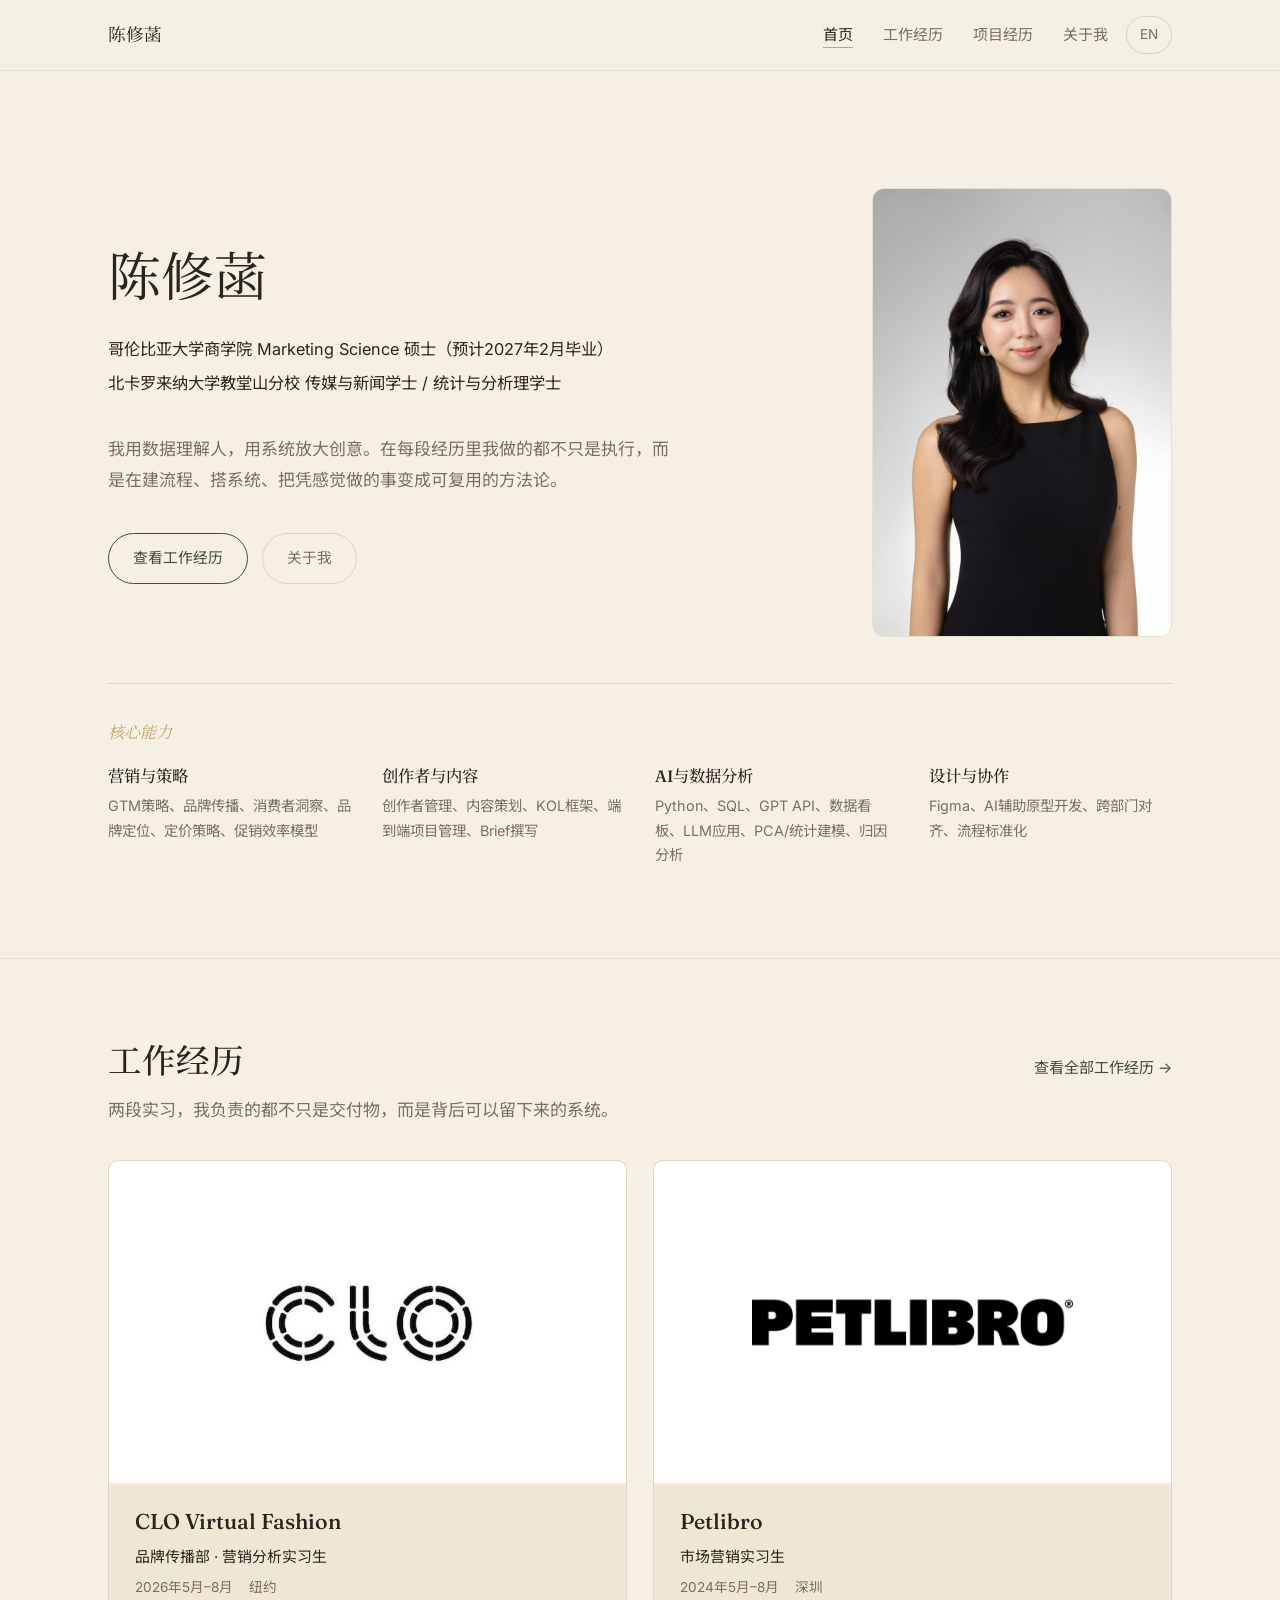
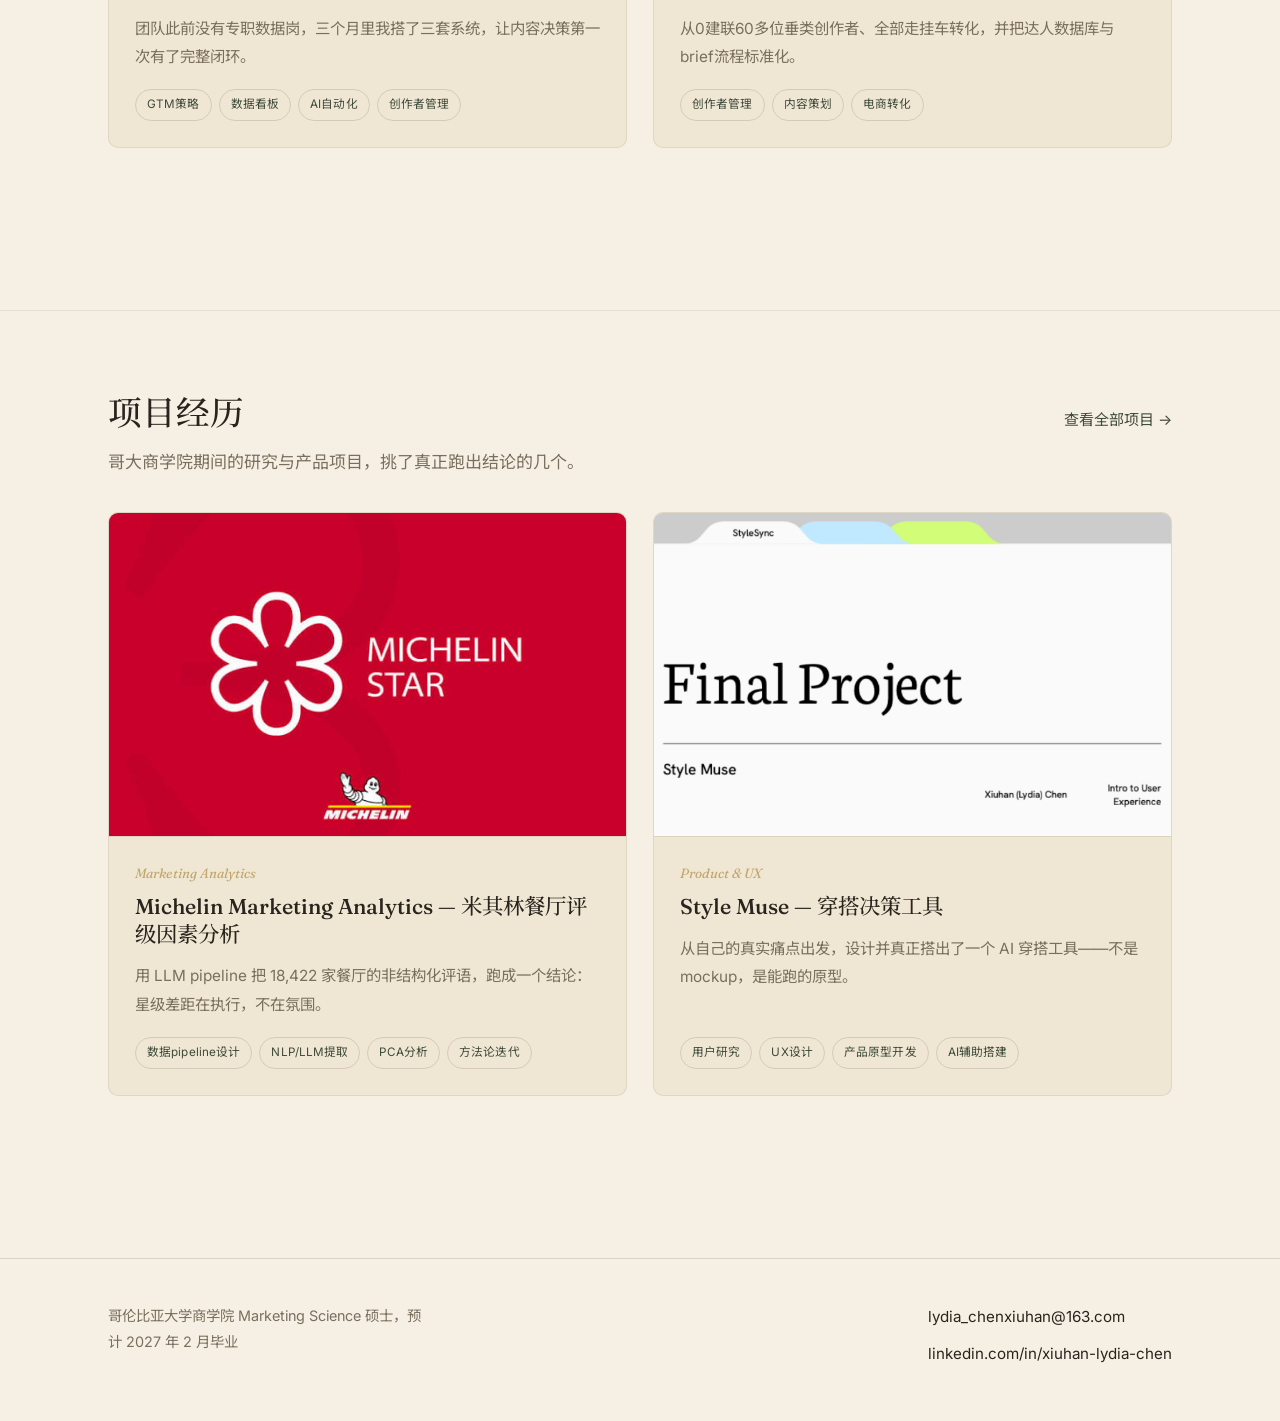
==== commit 3c7c0ef3: "Refine Chinese case studies into STAR narratives and add ORIM and homepage portrait" ====
--- a/index.html
+++ b/index.html
@@ -34,6 +34,8 @@
 
   <section class="hero">
     <div class="wrap">
+      <div class="hero-intro-grid">
+        <div class="hero-copy">
       <h1 class="hero-line">陈修菡</h1>
 
       <div class="hero-edu">
@@ -46,6 +48,10 @@
       <div class="hero-cta">
         <a class="btn" href="work.html">查看工作经历</a>
         <a class="btn btn-plain" href="about.html">关于我</a>
+      </div>
+
+        </div>
+        <figure class="hero-portrait"><img src="assets/about/portrait.jpg" alt="陈修菡的个人照" width="800" decoding="async"></figure>
       </div>
 
       <div class="capabilities">
--- a/style.css
+++ b/style.css
@@ -553,7 +553,7 @@
   font-family: var(--serif);
   font-size: clamp(1.15rem, 2.2vw, 1.42rem);
   line-height: 1.5;
-  max-width: 30em;
+  max-width: 46em;
   margin-bottom: clamp(40px, 6vh, 64px);
   padding-left: 22px;
   border-left: 2px solid var(--accent-2);
@@ -591,9 +591,17 @@
 .chapter .tags { margin-bottom: 24px; }
 
 .prose p {
-  max-width: var(--measure);
+  max-width: none;
   margin-bottom: 1.15em;
 }
+
+.prose h3 {
+  font-size: 1.2rem;
+  margin: 1.9em 0 0.55em;
+  color: var(--ink);
+}
+
+.prose h3:first-child { margin-top: 0; }
 
 .prose p:last-child { margin-bottom: 0; }
 
@@ -608,7 +616,7 @@
 
 .media-row figure { margin: 0; }
 
-.shot { flex: 1 1 320px; min-width: 0; }
+.shot { flex: 1 1 430px; min-width: 0; }
 
 .shot img {
   width: 100%;
@@ -671,7 +679,6 @@
   display: flex;
   flex-direction: column;
   gap: 2px;
-  max-width: var(--measure);
 }
 
 .link-list a {
@@ -964,55 +971,6 @@
 .footer-links a:hover { color: var(--accent); border-bottom-color: var(--accent); }
 
 /* ===========================================================
-   Disclosure — 展开看细节
-=========================================================== */
-.disclosure {
-  margin-top: 26px;
-  max-width: var(--measure);
-  border-top: 1px solid var(--line-soft);
-  padding-top: 16px;
-}
-
-.disclosure > summary {
-  display: inline-flex;
-  align-items: center;
-  gap: 10px;
-  cursor: pointer;
-  list-style: none;
-  font-size: 0.92rem;
-  color: var(--accent);
-  padding: 2px 0;
-  transition: color 0.2s ease;
-}
-
-.disclosure > summary::-webkit-details-marker { display: none; }
-
-.disclosure > summary::before {
-  content: '';
-  width: 6px;
-  height: 6px;
-  border-right: 1.5px solid currentColor;
-  border-bottom: 1.5px solid currentColor;
-  transform: rotate(-45deg);
-  transition: transform 0.24s ease;
-}
-
-.disclosure[open] > summary::before { transform: rotate(45deg); }
-
-.disclosure > summary:hover { color: var(--accent-2); }
-
-.disclosure-body {
-  margin-top: 14px;
-  padding: 18px 20px;
-  background: var(--bg-card);
-  border-radius: 10px;
-  color: var(--muted);
-  font-size: 0.95rem;
-}
-
-.disclosure-body p + p { margin-top: 0.9em; }
-
-/* ===========================================================
    Skillset line
 =========================================================== */
 .skillset {
@@ -1138,20 +1096,59 @@
 
 .highlight-grid {
   display: grid;
-  grid-template-columns: repeat(auto-fit, minmax(175px, 1fr));
-  gap: 18px;
-}
+  grid-template-columns: repeat(2, 1fr);
+  gap: 30px 26px;
+}
+
+@media (max-width: 700px) {
+  .highlight-grid { grid-template-columns: 1fr; }
+}
+
+/* a dense slide that needs the whole row to stay readable */
+.highlight-wide { grid-column: 1 / -1; }
 
 .highlight { margin: 0; }
 
-.highlight .img-ph {
-  font-size: 0.68rem;
-  padding: 8px;
+.highlight img {
+  width: 100%;
+  height: auto;
+  border: 1px solid var(--line-soft);
+  border-radius: 8px;
+  background: var(--bg-sunk);
 }
 
 .highlight figcaption {
-  margin-top: 9px;
-  font-size: 0.8rem;
-  line-height: 1.55;
-  color: var(--muted);
-}
+  margin-top: 11px;
+  font-size: 0.9rem;
+  line-height: 1.6;
+  color: var(--muted);
+}
+
+/* Compact STAR narratives, aligned with the slide width. */
+.star-story { margin-top: 28px; }
+.star-row { display: grid; grid-template-columns: 88px minmax(0,1fr); gap: 20px; padding: 16px 0; border-bottom: 1px solid var(--line-soft); }
+.prose.star-story .star-row h3 { font-family: var(--sans); font-size: .88rem; color: var(--muted); margin: 3px 0 0; }
+.prose.star-story .star-row p { margin: 0; }
+.star-row:last-child { border-bottom: 0; }
+.star-row:last-child h3 { color: var(--accent); }
+@media(max-width:560px) { .star-row { grid-template-columns: 1fr; gap: 7px; } }
+
+.orim-cover { display:flex; align-items:center; padding:32px; background:var(--bg-card); color:var(--accent); font-family:var(--serif); font-size:2rem; }
+.automation-flow { display:grid; grid-template-columns:repeat(2,minmax(0,1fr)); gap:24px; padding-left:24px; margin-top:24px; }
+.automation-flow p { color:var(--muted); margin-top:8px; }
+@media(max-width:560px) { .automation-flow { grid-template-columns:1fr; } }
+
+.manual-sheet { background:var(--bg-card); padding:clamp(20px,4vw,44px); margin:24px 0; border:1px solid var(--line); }
+.manual-sheet h4 { margin:24px 0 12px; font-size:1.15rem; }
+.manual-kicker,.evidence-note { color:var(--muted); font-size:.88rem; }
+.manual-table { overflow-x:auto; margin-top:24px; }
+.manual-table table { width:100%; border-collapse:collapse; text-align:left; font-size:.9rem; }
+.manual-table th,.manual-table td { padding:12px; border-bottom:1px solid var(--line); vertical-align:top; }
+.redacted-config span { display:inline-block; background:var(--ink); color:var(--bg); padding:2px 10px; font-size:.8rem; }
+
+/* Homepage portrait alongside the introduction. */
+.hero-intro-grid { display:grid; grid-template-columns:minmax(0,1fr) minmax(220px,300px); gap:clamp(32px,5vw,64px); align-items:center; }
+.hero-copy { min-width:0; }
+.hero-portrait { margin:0; }
+.hero-portrait img { display:block; width:100%; height:auto; border-radius:12px; border:1px solid var(--line-soft); }
+@media(max-width:760px) { .hero-intro-grid { grid-template-columns:1fr; gap:32px; } .hero-portrait { width:min(100%,280px); } }
